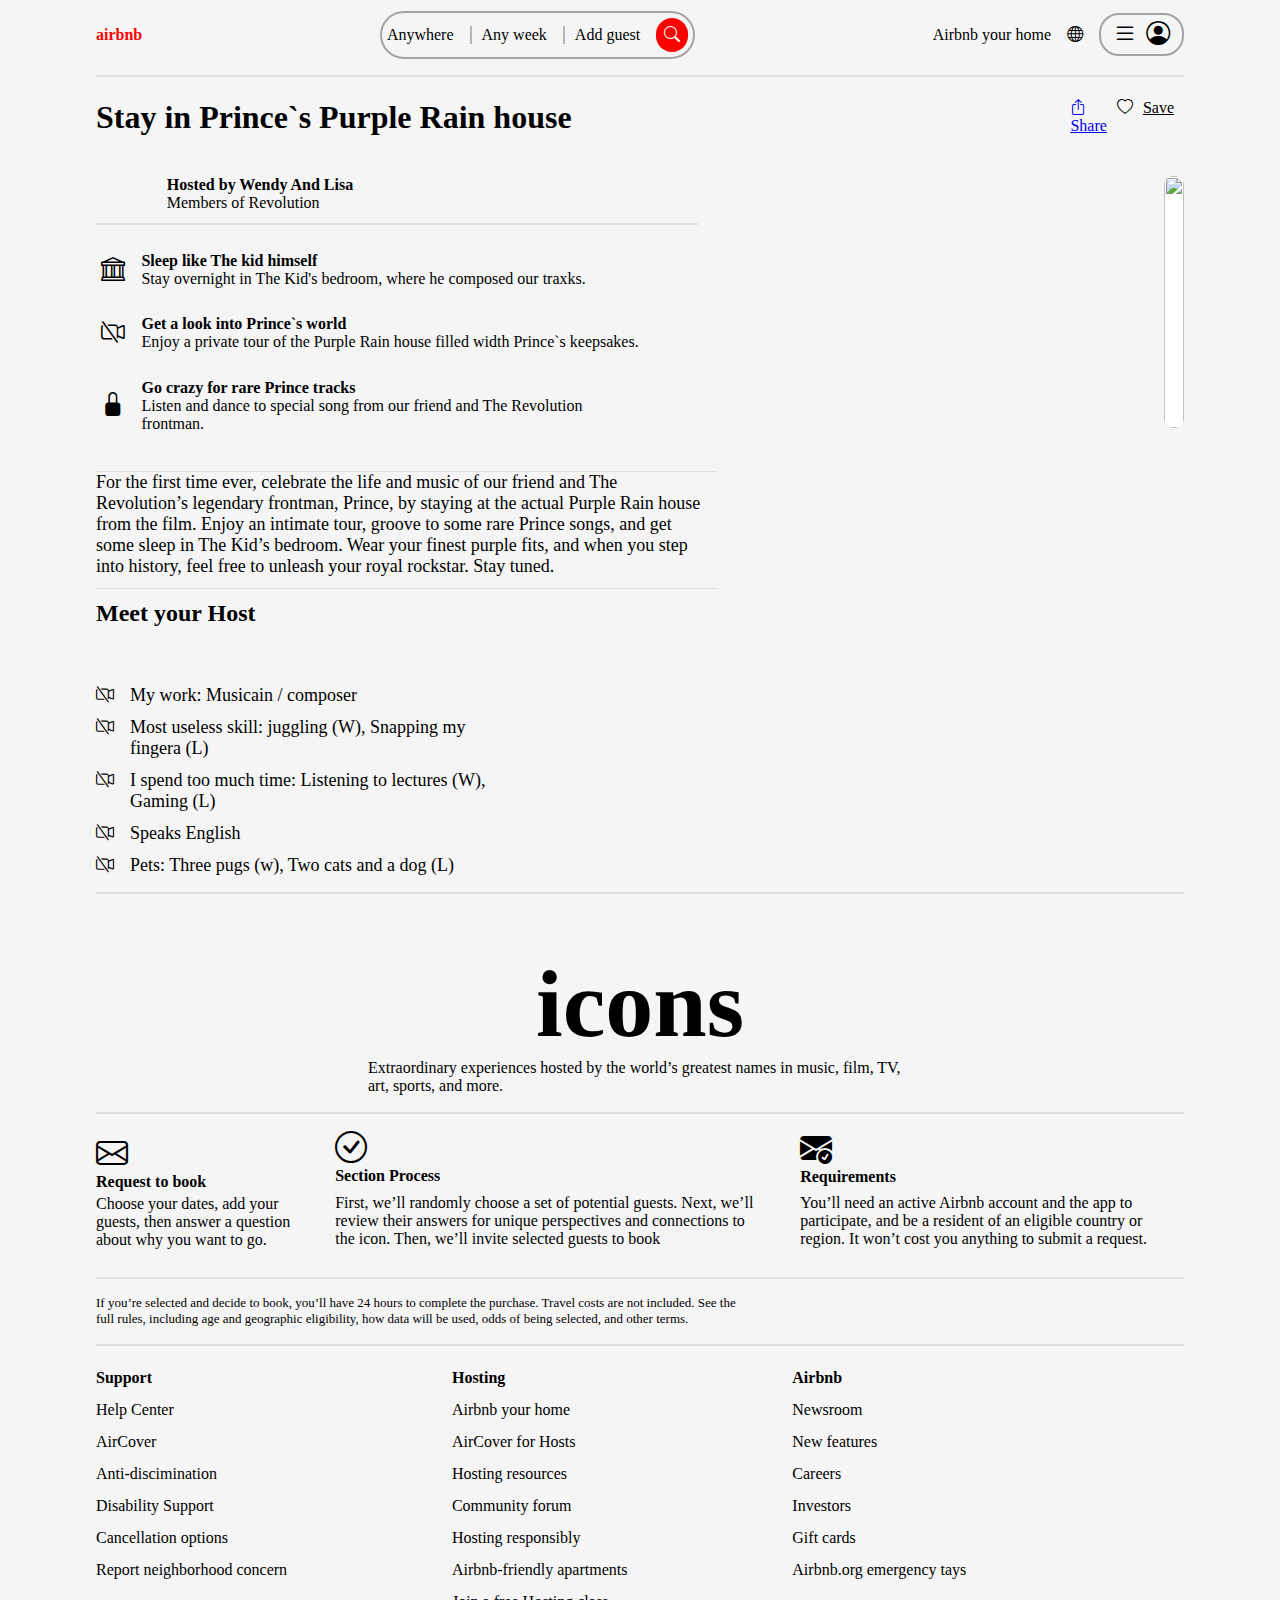
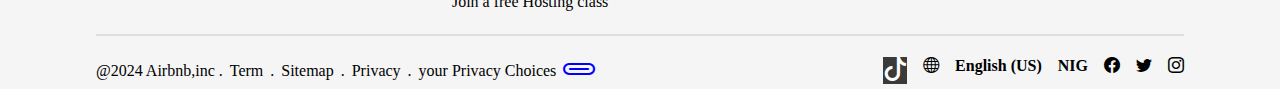
==== second.html @ 467de65a "airbnb" ====
<!DOCTYPE html>
<html lang="en">
  <head>
    <meta charset="UTF-8" />
    <meta name="viewport" content="width=device-width, initial-scale=1.0" />
    <title>Document</title>
    <!-- link css  -->
     <link rel="stylesheet" href="second.css">

       <!-- bootstrap-icons -->
    <link
    rel="stylesheet"
    href="https://cdn.jsdelivr.net/npm/bootstrap-icons@1.11.3/font/bootstrap-icons.min.css"
  />
  </head>
  <body>
    <!-- navbar section -->
    <nav>
      <div class="container">
        <div class="navbar">
          <div class="navbar-image">
            <a href="final.html">
            <img src="images/head1.png" alt="" /> </a>
            <b>airbnb</b>
          </div>

          <div class="navbar-two-a">
            <div class="navbar-two">
              <p>Anywhere</p>
              <p class="line">Any week</p>
              <label class="line">Add guest</label>
              <p class="add"><i class="bi bi-search"></i></p>
            </div>
          </div>

          <div class="navbar-three">
            <p>Airbnb your home</p>
            <p><i class="bi bi-globe"></i></p>
            <div class="navbar-four">
                <p><i class="bi bi-list"></i></p>
                <p><i class="bi bi-person-circle"></i></p>
            </div>
          </div>
        </div>
        <div class="one-line"></div>
      </div>
    </nav>
    <!-- section one -->
    <section>
      <div class="container">

        <div class="prince"> 
        <div class="stay">
          <div><h1>Stay in Prince`s Purple Rain house</h1>
          <p class="pp"><i class="bi bi-caret-left"></i></p></div>
          <div class="save">
          <a href="final.html"><p><i class="bi bi-box-arrow-up"></i> <p class="p">Share</p></p></a>
          <p><i class="bi bi-heart"></i> <p class="p">Save</p> </p>
          </div>
        </div>
      <div class="prince-image"><img src="images/eye1.webp" alt=""></div>
      <div class="house"><h1>Stay in Prince`s Purple Rain house</h1>
    </div>

      <div class="lisa-one">
        <div>
      <div class="lisa">
        <img src="images/two women.webp" alt="">
      <div class="lisa-text">
        <strong>Hosted by Wendy And Lisa</strong>
        <p>Members of  Revolution</p>
      </div>
    </div>
    <div class="two-line"></div>


    <div class="lisa-icon">
      <p><i class="bi bi-bank"></i></p>
    <div class="lisa-text">
      <strong>Sleep like The kid himself</strong>
      <p>Stay overnight in The Kid's bedroom, where he composed our traxks.</p>
    </div>
  </div>

  <div class="lisa-icon">
    <p><i class="bi bi-camera-video-off"></i></p>
  <div class="lisa-text">
    <strong>Get a look into Prince`s world</strong>
    <p>Enjoy a private tour of the Purple Rain house filled width Prince`s keepsakes.</p>
  </div>
</div>

<div class="lisa-icon">
  <p><i class="bi bi-lock-fill"></i></p>
<div class="lisa-text">
  <strong>Go crazy for rare Prince tracks</strong>
  <p>Listen and dance to special song from our friend and The Revolution frontman.</p>
</div>
</div>
</div>

  <div class="notify">
    <div><img src="images/Screenshot_2.jpeg" alt=""></div>
  </div>
</div>

    </div>
    </section>
<!-- section two  -->

    <section>
      <div class="container">
      <div class="three-line"></div>

        <div class="celebrate">
          <p>
            For the first time ever, celebrate the life and music of our 
            friend and The Revolution’s legendary frontman, Prince, by staying
             at the actual Purple Rain house from the film. Enjoy an intimate tour,
              groove to some rare Prince songs, and get some sleep in The Kid’s bedroom. 
              Wear your finest purple fits, and when you step into history, feel free to
               unleash your royal rockstar. Stay tuned.
          </p>
        </div>
      <div class="three-line"></div>

      <div class="celebrate-meet"><h2>Meet your Host</h2></div>
        <div class="celebrate-color">
          <img src="images/Screenshot_2-9.jpeg" alt="">
      </div>

      
  <div class="celebrate-icon">
    <p><i class="bi bi-camera-video-off"></i></p>
  <div class="celebrate-icon-text">
    <p>My work: Musicain / composer</p>
  </div>
</div>

    
<div class="celebrate-icon">
  <p><i class="bi bi-camera-video-off"></i></p>
<div class="celebrate-icon-text">
  <p>Most useless skill: juggling (W), Snapping my fingera (L)</p>
</div>
</div>

    
<div class="celebrate-icon">
  <p><i class="bi bi-camera-video-off"></i></p>
<div class="celebrate-icon-text">
  <p>I spend too much time: Listening to lectures (W), Gaming (L)
  </p>
</div>
</div>

    
<div class="celebrate-icon">
  <p><i class="bi bi-camera-video-off"></i></p>
<div class="celebrate-icon-text">
  <p>Speaks English</p>
</div>
</div>

<div class="celebrate-icon">
  <p><i class="bi bi-camera-video-off"></i></p>
<div class="celebrate-icon-text">
  <p>Pets: Three pugs (w), Two cats and a dog (L)</p>
</div>
</div>
</div>
</section>

<!-- section 3 -->
<section>
  <div class="container">
    <div class="one-line"></div>
    
    <div>
    <div class="more">
    <img src="images/screen.jpeg" alt="">
    </div>
    <div class="more-big"><h1>icons</h1></div>
    <div class="more-text"><p>Extraordinary experiences hosted by the world’s greatest
    names in music, film, TV, art, sports, and more.</p></div>
    <div class="one-line"></div>
  </div>
  </div>
</section>
      <!-- section 4 -->
<section>
  <div class="container">
    <div class="book-one">
    <div class="book">
      <div class="book-top"> 
      <div>
      <p><i class="bi bi-envelope"></i></p>
    </div>
    <div> 
      <strong>Request to book</strong>
      <p class="book-text">Choose your dates, add your guests, then answer a question about why you want to go.</p>
    </div>
    </div>
  </div>
  
    <div class="book">
      <div class="book-top"> 
      <div> 
      <p><i class="bi bi-check-circle"></i></p>
      </div>
      <div> 
      <strong>Section Process</strong>
      <p class="book-text">
        First, we’ll randomly choose a set of potential guests. Next,
        we’ll review their answers for unique perspectives and connections to the icon.
        Then, we’ll invite selected guests to book
      </p>
    </div>
    </div>
  </div>


    <div class="book">
      <div class="book-top">
        <div>  
      <p><i class="bi bi-envelope-check-fill"></i></p>
    </div>
    <div> 
      <strong>Requirements</strong>
      <p class="book-text">You’ll need an active Airbnb account and the app to 
      participate, and be a resident of an eligible country or region.
      It won’t cost you anything to submit a request.</p>
    </div>
  </div>
  </div>

</div>

  <div class="one-line"></div>
  <div class="book-small">
    <p>If you’re selected and decide to book, you’ll have 24 hours to complete 
    the purchase. Travel costs are not included. See the full rules, including age
    and geographic eligibility, how data will be used, odds of being selected, and other terms.</p>
  </div>
  <div class="one-line"></div>
  </div>
</section>

<footer>
  <div class="container">
      <div class="support">
        <div class="center">
          <strong> Support</strong>
          <p class="cen">Help Center</p>
          <p class="cen">AirCover</p>
          <p class="cen">Anti-discimination</p>
          <p class="cen">Disability Support</p>
          <p class="cen">Cancellation options</p>
          <p class="cen">Report neighborhood concern</p>
        </div>

  <div class="line-line"></div>


        <div class="center">
          <strong>Hosting</strong>
          <p class="cen">Airbnb your home</p>
          <p class="cen">AirCover for Hosts</p>
          <p class="cen">Hosting resources</p>
          <p class="cen">Community forum</p>
          <p class="cen">Hosting responsibly</p>
          <p class="cen">Airbnb-friendly apartments</p>
          <p class="cen">Join a free Hosting class</p>
        </div>

  <div class="line-line"></div>


        <div class="center">
          <strong>Airbnb</strong>
          <p class="cen">Newsroom</p>
          <p class="cen">New features</p>
          <p class="cen">Careers</p>
          <p class="cen">Investors</p>
          <p class="cen">Gift cards</p>
          <p class="cen">Airbnb.org emergency tays</p>
        </div>
  </div>
  <div class="one-line"></div>
      <div class="terms">
          <div class="last"> 
            <p>@2024 Airbnb,inc .</p>
            <p class="cen">Term</p>
            <p>.</p>
            <p class="cen">Sitemap</p>
            <p>.</p>
            <p class="cen">Privacy</p>
            <p>.</p>
            <span>
              <p class="cen">your Privacy Choices</p>
            </span>
            <p class="lastlast">
              <i class="bi bi-usb-c"></i>
            </p>
          </div>
          <div class="lastbuttom">
            <a href="https://www.tiktok.com/@value.boy7?_t=8pQ8aop6UNy&_r=1">
            <p class="tictok"><i class="bi bi-tiktok"></i></p>
            </a>
              <p class="by"><i class="bi bi-globe"></i></p>
              <b class="cen">English (US)</b>
              <b class="cen">NIG</b>
              <p class="by"><i class="bi bi-facebook"></i></p>
            <span class="by">
              <i class="bi bi-twitter"></i>
            </span>
            <span class="by">
              <i class="bi bi-instagram"></i>
            </span>
          </div>
          </div>
  </div>
</footer>
  <nav>
    <div class="container">
      <div class="finish">
      <div><img src="images/commming.jpeg" alt=""></div>
      <div class="finish-end"><img src="images/comming.jpeg" alt=""></div>
      </div>
    </div>
  </nav>
  </body>
</html>
---- second.css ----
* {
    margin: 0;
    padding: 0;
  }

  body {
    background-color:whitesmoke;
    padding: 0;
  }

  :root {
    --light-grey: #f2f7f8;
    --medium-gray: #3d4f60;
    --dark-blue: #122231;
    --blue: #0000ff;
    --mainblue: #6091d1;
    --mainwhite: #ffffff;
    --mainblack: #fde4e4;
    --textcolor: #848586;
    --investment: #740fb8;
    --flexdollar: #3b3a3b;
    --flexnaira: rgb(0, 255, 0);
    --mainred: #ff0000;
    --lightgreen: rgb(104, 167, 96);
  }

  .container {
    width: 85vw;
    margin: 0 auto;
  }

  /* .navbar section */

  .navbar{
    margin: 1% auto;
    display: flex;
    align-items: center;
    justify-content: space-between;
  }

  .navbar-image{
    color: #ff0000;
    display: flex;
    justify-content: center;
    align-items: center;
  }

  .navbar-image img{
    width: 55%;
  }

  .navbar-two-a{
    border: 2PX solid rgba(0, 0, 0, 0.329);
    padding: 5px;
    border-radius: 25px;
  }

  .navbar-two{
    display:flex ;
    align-items: center;
    gap: 1rem;
  }

  .add{
    color: white;
    background-color: #ff0000;
    padding: 8px;
    border-radius: 30px;
  }
  .navbar-three{
   gap: 1rem;
    display: flex;
    align-items: center;
  }

  .line{
    border-left: 2px solid #1222314c;
    padding-left: 10px;
  }

  .navbar-four{
    display: flex;
    align-items: center;
    gap: 9px;
    border: 2PX solid rgba(0, 0, 0, 0.329);
    padding: 6px 12px;
    border-radius: 20px;
    font-size: x-large;
  }

  .one-line{
    margin: 1.5% auto;
    height: 2px;
    background-color:rgba(0, 0, 0, 0.089) ;
  }

   /* section one  */

   .stay{
    display: flex;
    justify-content: space-between;
    align-items: center;
    margin: 2% auto;
   }

   .pp{
    display:none;
   }

   .save{
    display: flex;
    gap: 10px;
   }
   .p{
    text-decoration: underline;
   }

   .prince-image img{
    width:100%;
   }

   .lisa-one{
    display: flex;
    justify-content: space-between;
   }

   .lisa{
    display: flex;
    align-items: center;
    gap: 1rem;
   }

   .lisa img{
    width:10%;
    border-radius: 10vh;
   }

   .two-line{
    height: 2px;
    background-color:rgba(0, 0, 0, 0.089) ;
    margin-top:2%;
    margin-bottom:5%;
    width: 110%;
   }

   .lisa-icon{
    margin-top:  2%;
    display: flex;
    align-items: center;
    gap: 1rem;
    font-size: 1rem;
    margin-left:  1%;
    margin-bottom: 5%;
   }

   .lisa-icon i{
    font-size: x-large;
   }
  
   .notify img{
    width: 100%;
    height: 28vh;
    background-color:white;
    opacity:cover;
    border-radius: 1vh;
   }

   .house{
    display: none;
   }

   /* section two  */

   .three-line{
    margin-top:1%;
    width: 57%;
    height: 1px;
    background-color:rgba(0, 0, 0, 0.089) ;
   }
   .celebrate{
    width: 56%;
    font-size: large;
  }

  .celebrate-meet{
    margin-top: 1%;
    margin-bottom: 2%;
  }

  .celebrate-color img{
    width: 30%;
    border-radius: 3vh;
    margin-bottom: 2%;
  }

  .celebrate-icon{
    font-size: large;
    display:flex;
    gap: 1rem;
    margin-top: 1%;
    width: 37%;
  }

  /* section 3 */

  .more{
    display: flex;
    align-items: center;
    justify-content: center;
    margin-top: 5%;
  }

  .more img{
    width: 30%;
    border-radius: 3vh;
  }

  .more-big{
    display: flex;
    font-size:3rem;
    justify-content: center;
    align-items: center;
  }

  .more-text{

    display: flex;
    justify-content:center;
    align-items:center;
    width: 50%;
    margin: 0 auto;
  }

  /* section 4 */
  .book-one{
    display: flex;
    gap: 2rem;
    align-items: center;
  }

  .book{
    font-size:1em;
  }
  .book i{
    font-size: xx-large;
  }

  .book-text{
    margin-top: 2%;
    margin-bottom: 3%;
  }

  .book-small{
    font-size: small;
    width: 60%;
  }

  /* footer last  */
  .support{
    display: flex;
    justify-content: space-between;
    width: 80%;
    line-height: 2rem;
  }

  .cen{
    max-width: fit-content;
    position: relative;
  }
  
  .cen::before{
    content: '';
    width: -20%;
    height: 2px;
    background-color:rgba(0, 0, 0, 0.365);
    position:absolute;
    top: 70%;
  }
  
  .cen:hover::before{
    width:100%;
  }

  


.terms{
  display: flex;
  align-items: center;
  justify-content: space-between;
}

.last{
  display: flex;
  align-items: center;
  gap: 7px;
}

.lastlast{
  font-size: xx-large;
  color: #0000ff;
}

.lastbuttom{
  gap:1rem;
  display: flex;
}

.tictok{
  font-size: x-large;
  background-color: #3b3a3b;
  color: white;
}


.finish{
  display:block;
}


  


/* Extra small devices (phones, 0px and up) */
@media (max-width: 575.98px) { 
  body {
    font-size: 14px;
  }

  .navbar{
    display: none;
  }

  .stay h1{
    display: none;
  }

  .pp{
    display: block;
  }
 
  .notify{
    display: none;
  }

  .house{
    font-size: larger;
    margin: 3% auto;
    margin-bottom: 6%;
    display: block;
  }

  .lisa{
    font-size: large;
  }

  .lisa-icon{
    font-size: large;
  }

  .lisa-icon p{
    font-size: 2.3vh;
  }

  .three-line{
    width:100%;
  }

  .celebrate{
    width: fit-content;
  }
  .celebrate-color img{
    width: 90%;
  }

  .celebrate-icon{
    width: fit-content;
  }

  .more img{
    width: 40%;
    border-radius: 3vh;
  }

  .more-text{
    display: block;
    justify-content: center;
    align-items: center;
    width: 80%;
    margin: 0 auto;
  }

  .book-one{
    display: block;
  }

  .book-top{
    display: flex;
    gap: 1rem;
    align-items:start;
  }

  .book-small{
    width: fit-content;
  }

  .support{
    display: block;
  }

  .line-line{
    background-color:rgba(0, 0, 0, 0.089) ;
    height: 1px;
    margin: 5% auto;
    width: 55vh;
  }

  .terms{
    align-items: start;
    flex-direction: column-reverse;
  }

  .last{
    display: block;
    line-height:1.5vh;
    margin-top: 5%;
  }

  .by{
    display: none;
  }

.finish{
  margin-top:2%;
  background-color: white;
  display:flex;
  overflow: hidden;
  font-size: xx-large;
  justify-content: space-between;
  align-items: center;

}

  .finish img{
    width: 20vh;
    object-fit: cover;
  }

}


/* Small devices (landscape phones, 576px and up) */
@media (min-width: 576px) and (max-width: 767.98px) { 
  body {
    font-size: 15px;
  }

  

  .navbar{
    display: none;
  }

  .stay h1{
    display: none;
  }

  .pp{
    display: block;
  }
 
  .notify{
    display: none;
  }

  .house{
    font-size: larger;
    margin: 3% auto;
    margin-bottom: 6%;
    display: block;
  }

  .lisa{
    font-size: large;
  }

  .lisa-icon{
    font-size: 1.3rem;
  }

  .lisa-icon p{
    font-size:large;
  }
  .three-line{
    width:100%;
  }

  .celebrate{
    width: fit-content;
  }
  .celebrate-color img{
    width: 80%;
  }

  .celebrate-icon{
    width: fit-content;
  }

  
  .more img{
    width: 40%;
    border-radius: 3vh;
  }

  .more-text{
    display: block;
    justify-content: center;
    align-items: center;
    width: 80%;
    margin: 0 auto;
  }

  .book-one{
    display: block;
  }

  .book-top{
    display: flex;
    gap: 1rem;
    align-items:start;
  }

  .book-small{
    width: fit-content;
  }
  
  .support{
    display: block;
  }

  .line-line{
    background-color:rgba(0, 0, 0, 0.089) ;
    height: 1px;
    margin: 5% auto;
    width: 55vh;
  }

  .terms{
    align-items: start;
    flex-direction: column-reverse;
  }

  .last{
    display: block;
    line-height:1.5vh;
    margin-top: 5%;
  }
  .by{
    display: none;
  }

  .finish{
    background-color: white;
    display:flex;
    margin-top:2%;
    overflow: hidden;
    font-size: xx-large;
    justify-content: space-between;
    align-items: center;
  
  }
  
    .finish img{
      width: 23vh;
      object-fit: cover;
    }
}

/* Medium devices (tablets, 768px and up) */
@media (min-width: 768px) and (max-width: 991.98px) { 
  body {
    font-size: 16px;
  }
  .navbar{
    justify-content: space-between;
  }
  .navbar-image img{
    width: 80%;
  }

  .navbar-image b{
    display: none;
  }

  .house{
    display: none;
  }
  .pp{
    display: block;
  }

  .two-line{
    width: 85%;
  }
 
  .notify{
    width: 50%;
  }

  .notify img{
    object-fit:fill;
  }


  .lisa{
    font-size: large;
  }

  .lisa-icon{
    width: 90%;
    font-size: 1.3rem;
  }

  .pp{
    display: none;
  }

  .three-line{
    width:60%;
  }

  .celebrate{
    width: 60%;
  }
 
  .celebrate-color img{
    width: 50%;
  }

  .celebrate-icon{
    width: 50%;
  }

  .more img{
    width: 40%;
    border-radius: 3vh;
  }

  .more-text{
    font: 1em sans-serif;
  }

  .book-one{
    width: fit-content;
    font: 1em sans-serif;
  }

  
  .terms{
    flex-direction: column-reverse;
  }

  .finish{
    display: none;
  }

 


}

/* Large devices (desktops, 992px and up) */
@media (min-width: 992px) and (max-width: 1199.98px) { 
  body {
    font-size: 17px;
  }

  .navbar-image b{
    display: none;
  }

  .navbar-image img{
    width: 90%;
  }

  
  .two-line{
    width: 85%;
  }

  
  .lisa{
    font-size: large;
  }

  .lisa-icon{
    width: 90%;
    font-size: 1.3rem;
  }

  .celebrate-color img{
    width: 45%;
  }

  .finish{
    display: none;
  }
  
 
}


/* Extra large devices (large desktops, 1200px and up) */
@media (min-width: 1200px) { 

.finish{
  display: none;
}
}
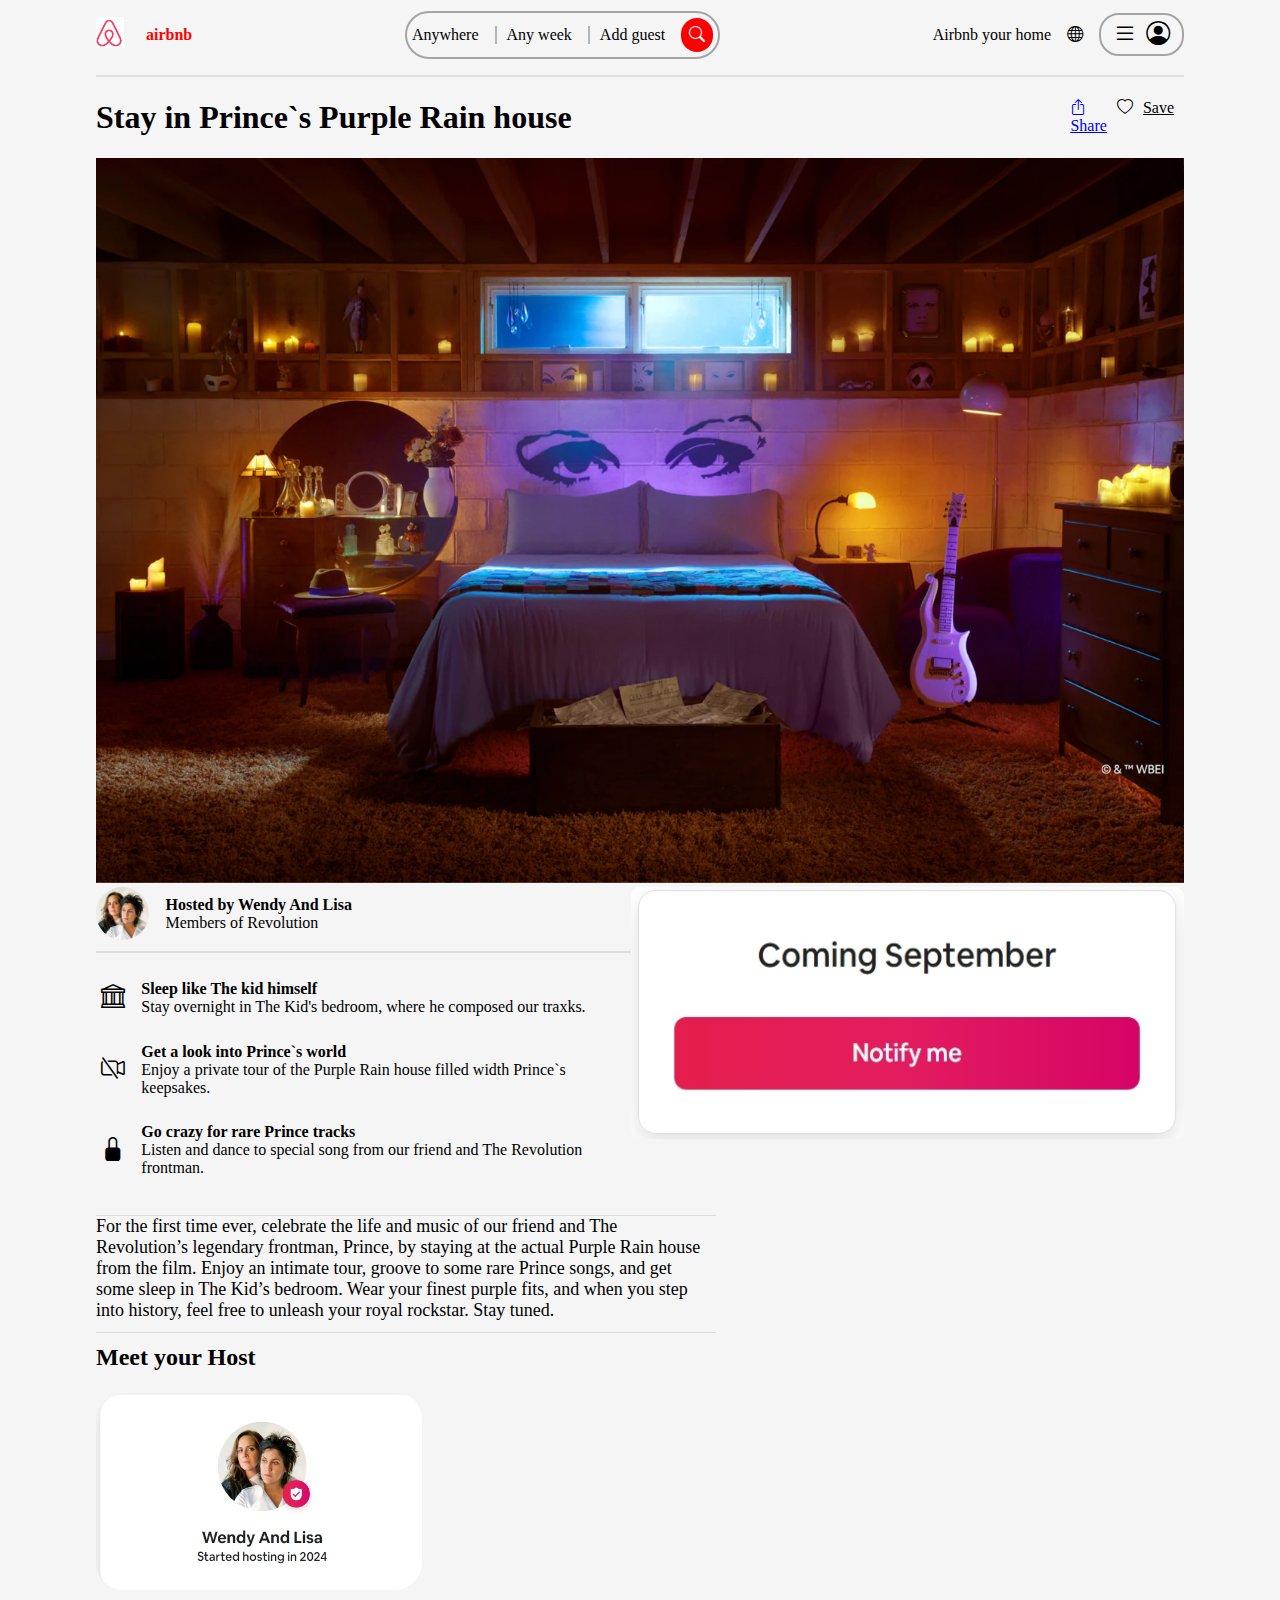
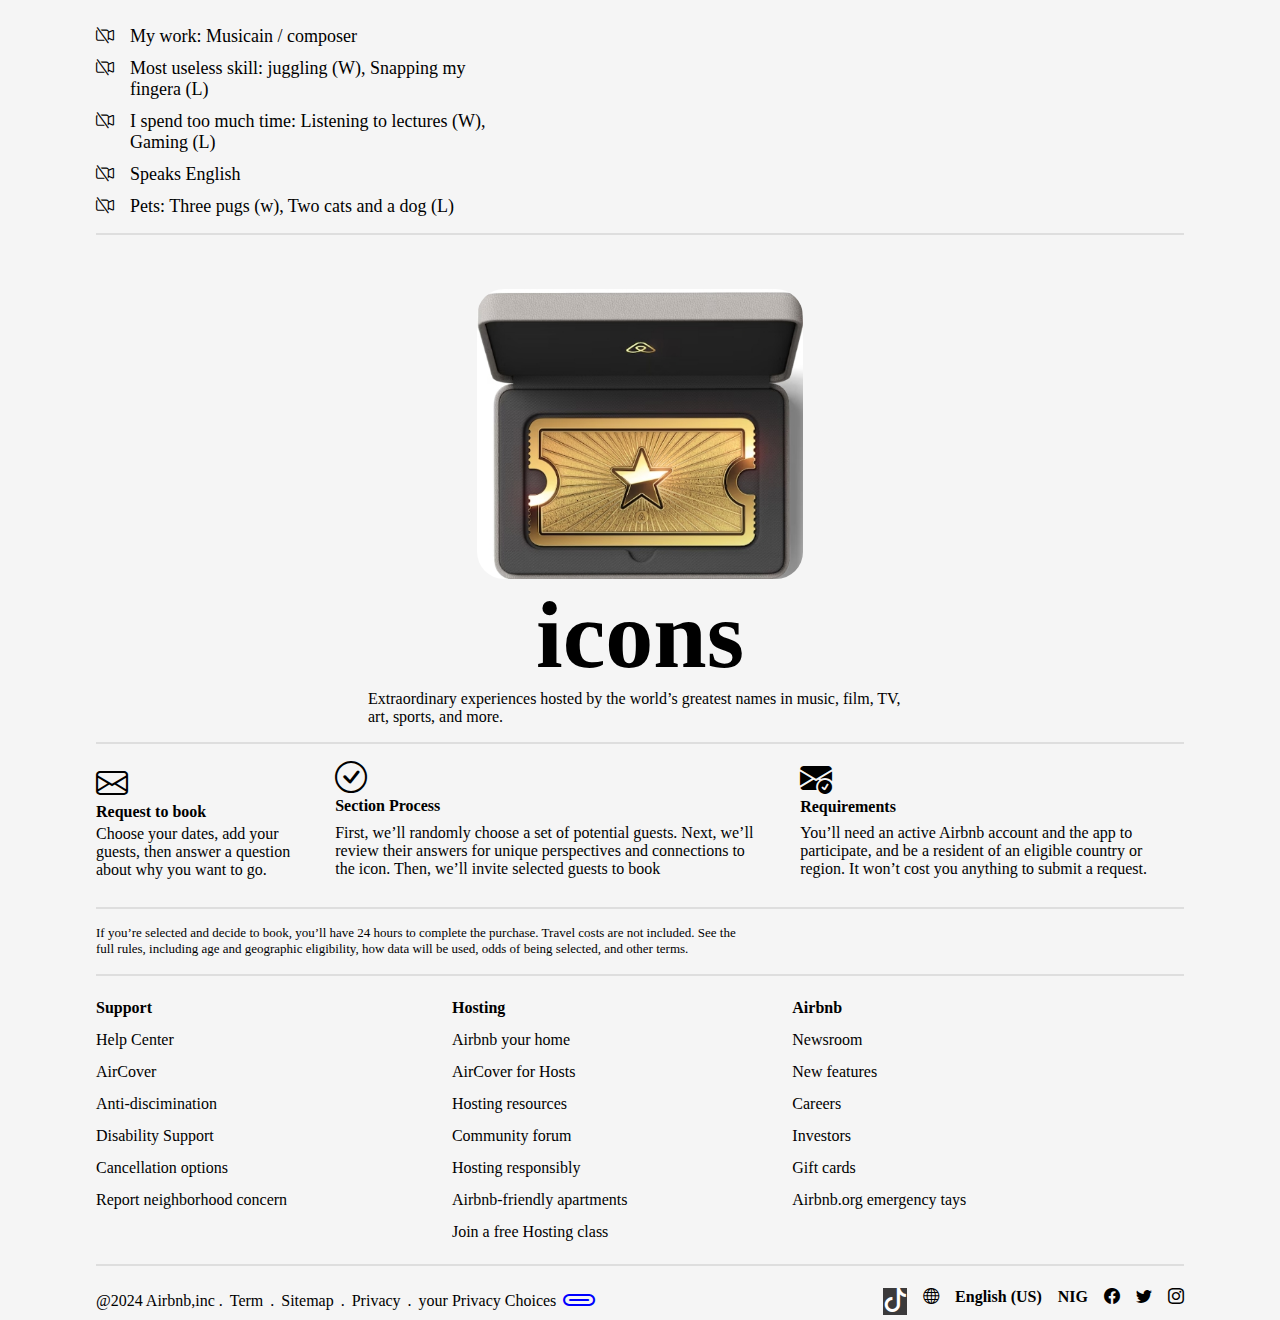
==== commit a05f4f4d: "Update second.html" ====
--- a/second.html
+++ b/second.html
@@ -19,7 +19,7 @@
       <div class="container">
         <div class="navbar">
           <div class="navbar-image">
-            <a href="final.html">
+            <a href="index.html">
             <img src="images/head1.png" alt="" /> </a>
             <b>airbnb</b>
           </div>
@@ -54,7 +54,7 @@
           <div><h1>Stay in Prince`s Purple Rain house</h1>
           <p class="pp"><i class="bi bi-caret-left"></i></p></div>
           <div class="save">
-          <a href="final.html"><p><i class="bi bi-box-arrow-up"></i> <p class="p">Share</p></p></a>
+          <a href="index.html"><p><i class="bi bi-box-arrow-up"></i> <p class="p">Share</p></p></a>
           <p><i class="bi bi-heart"></i> <p class="p">Save</p> </p>
           </div>
         </div>
